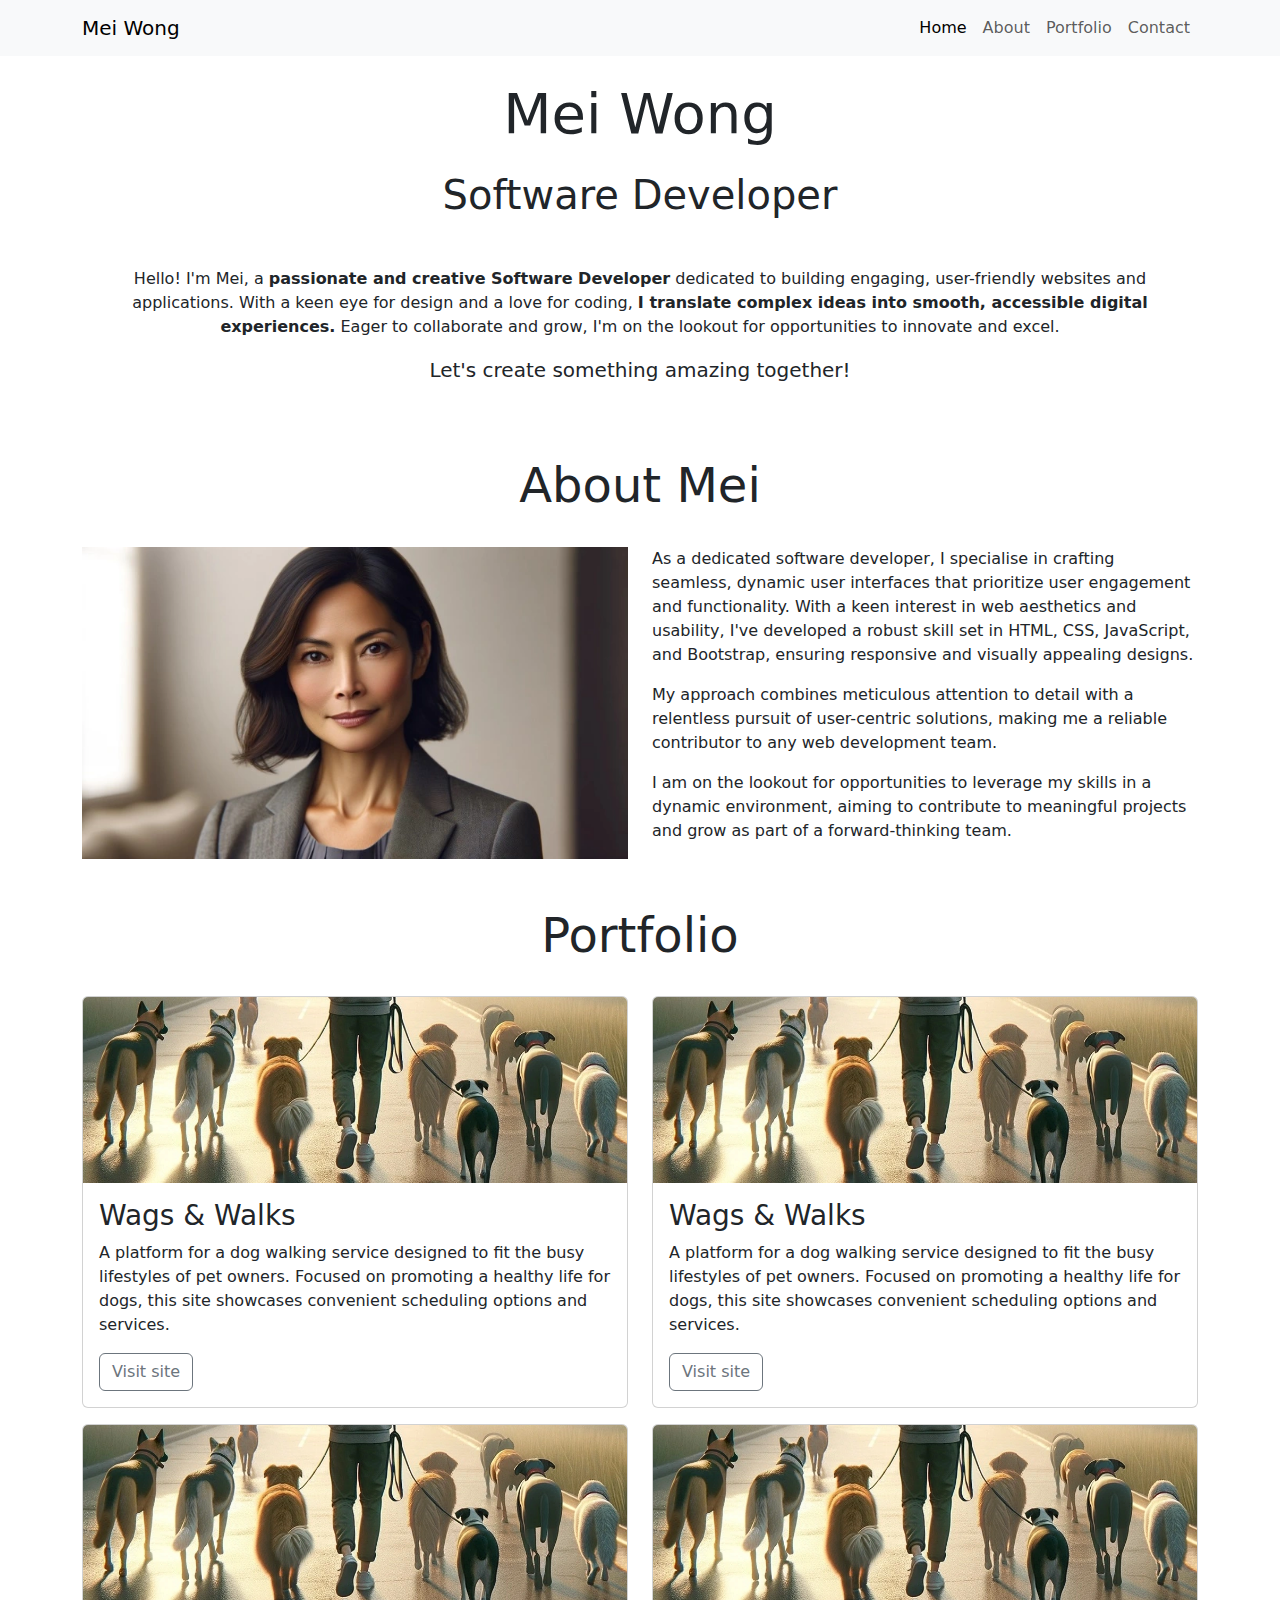
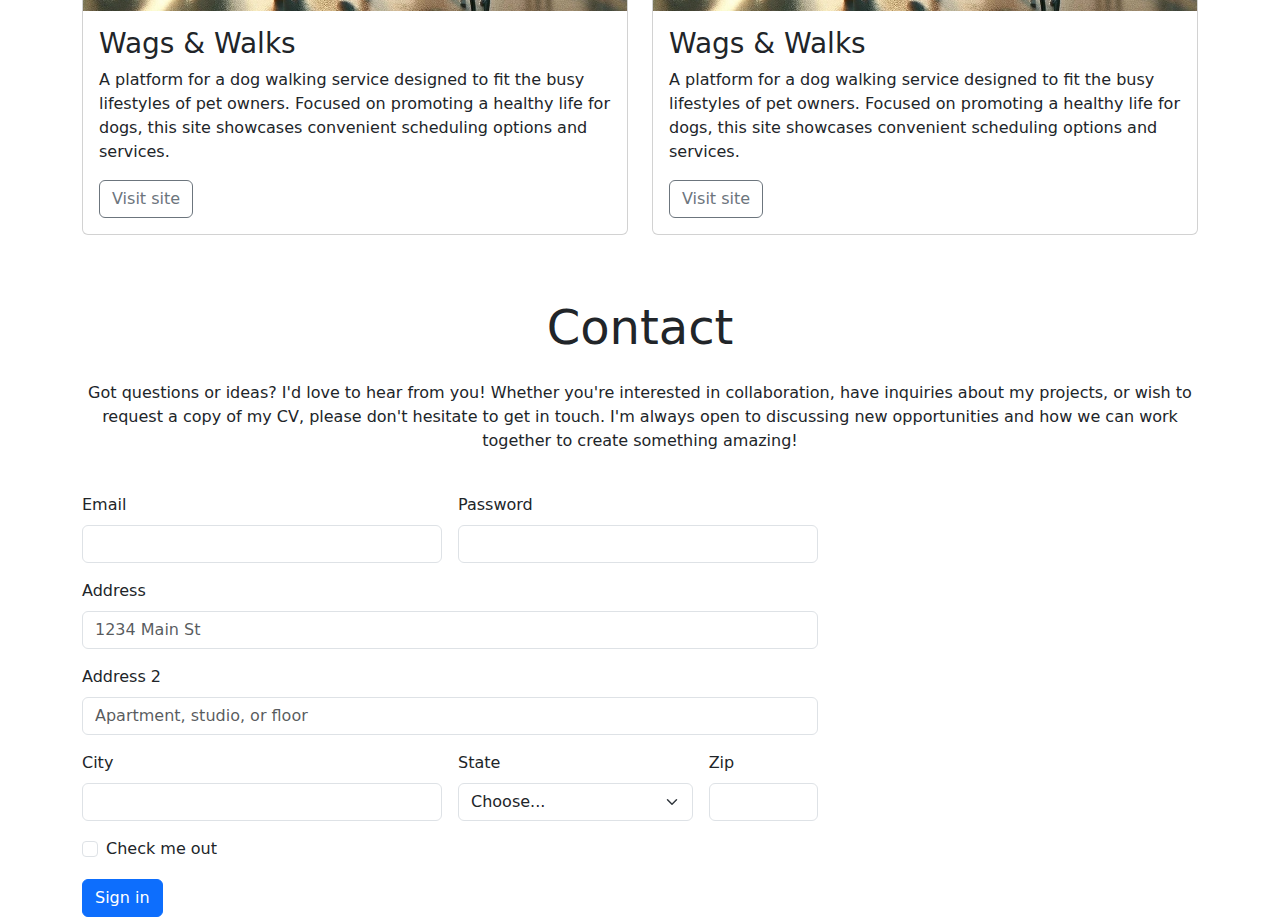
==== Portfolio/index.html @ e936ff67 "fix to last commit" ====
<!DOCTYPE html>
<html lang="en">
<head>
    <meta charset="UTF-8">
    <meta name="viewport" content="width=device-width, initial-scale=1.0">
    <title>Document</title>
    <link href="https://cdn.jsdelivr.net/npm/bootstrap@5.3.3/dist/css/bootstrap.min.css" rel="stylesheet" integrity="sha384-QWTKZyjpPEjISv5WaRU9OFeRpok6YctnYmDr5pNlyT2bRjXh0JMhjY6hW+ALEwIH" crossorigin="anonymous">
</head>
<body>
    <nav class="navbar navbar-expand-sm bg-body-tertiary">
        <div class="container">
          <a class="navbar-brand" href="index.html">Mei Wong</a>
          <button class="navbar-toggler" type="button" data-bs-toggle="collapse" data-bs-target="#navbarSupportedContent" aria-controls="navbarSupportedContent" aria-expanded="false" aria-label="Toggle navigation">
            <span class="navbar-toggler-icon"></span>
          </button>
          <div class="collapse navbar-collapse" id="navbarSupportedContent">
            <ul class="navbar-nav ms-auto">
              <li class="nav-item">
                <a class="nav-link active" aria-current="page" href="index.html">Home</a>
              </li>
              <li class="nav-item">
                <a class="nav-link" href="#about">About</a>
              </li>

              <li class="nav-item"></li>
                <a class="nav-link" href="#portfolio">Portfolio</a>
              </li>

              <li class="nav-item"></li>
                <a class="nav-link" href="#contact">Contact</a>
              </li>
            </ul>
          </div>
        </div>
      </nav>
    
      <!-- header -->
<header id="hero" class="container">
    <!-- section with hero image -->
    <section class="row">
        <!-- text-center class used to centre all text inside column -->
        <div class="col-12 text-center">
            <h1 class="display-4 my-4">Mei Wong</h1>
            <!-- mb-5 gives extra margin spacing under subheading -->
            <h2 class="display-6 mb-5">Software Developer</h2>
            <p>
                Hello! I'm Mei, a
                <strong>passionate and creative Software Developer</strong>
                dedicated to building engaging, user-friendly websites and
                applications. With a keen eye for design and a love for coding,
                <strong>I translate complex ideas into smooth, accessible digital
                    experiences.</strong>
                Eager to collaborate and grow, I'm on the lookout for opportunities
                to innovate and excel.
            </p>
            <!-- mb-5 gives extra margin spacing under lead text -->
            <p class="lead mb-5">Let's create something amazing together!</p>
        </div>
    </section>
</header>

<!-- main content -->
<main>
    <!-- About section links to #about href in navbar -->
    <section id="about" class="container">
        <div class="row">
            <!-- my-4 used to add top and bottom margin to heading -->
            <div class="col-12 text-center my-4">
                <h2 class="display-5">About Mei</h2>
            </div>
            <!-- mb-4 used to add margin under image -->
            <div class="col-12 col-md-6 mb-4">
                <!-- img-fluid class makes the image responsive to its container -->
                <img src="assets/images/mei-wong.webp" class="img-fluid" alt="Mei Wong">
            </div>
            <!-- mb-4 used to add margin under text -->
            <div class="col-12 col-md-6 mb-4">
                <p>
                    As a dedicated software developer, I specialise in crafting
                    seamless, dynamic user interfaces that prioritize user engagement
                    and functionality. With a keen interest in web aesthetics and
                    usability, I've developed a robust skill set in HTML, CSS,
                    JavaScript, and Bootstrap, ensuring responsive and visually
                    appealing designs.
                </p>
                <p>
                    My approach combines meticulous attention to detail with a
                    relentless pursuit of user-centric solutions, making me a reliable
                    contributor to any web development team.
                </p>
                <p>
                    I am on the lookout for opportunities to leverage my skills in a
                    dynamic environment, aiming to contribute to meaningful projects
                    and grow as part of a forward-thinking team.
                </p>
            </div>
        </div>
    </section>
    <!-- portfolio section starts here -->

    <section id="portfolio" class="container pb-4">
        <div class="row">
            <div class="col-12 text-center my-4">
                <h2 class="display-5">Portfolio</h2>
            </div>
            <div class="col-12 col-md-6">  
            <div class="card mb-3">
                <img src="assets/images/wags-and-walks.webp" class="card-img-top"
                    alt="A man walking several dogs early in the morning">
                <div class="card-body">
                    <h3 class="card-title">Wags & Walks</h3>
                    <p class="card-text">A platform for a dog walking service designed to fit the busy lifestyles of pet
                        owners. Focused on promoting a healthy life for dogs, this site showcases convenient scheduling options
                        and services.</p>
                    <a href="#" class="btn btn-outline-secondary">Visit site</a>
                </div>
            </div>
            </div>
            <div class="col-12 col-md-6">
            <div class="card mb-3">
                <img src="assets/images/wags-and-walks.webp" class="card-img-top"
                    alt="A man walking several dogs early in the morning">
                <div class="card-body">
                    <h3 class="card-title">Wags & Walks</h3>
                    <p class="card-text">A platform for a dog walking service designed to fit the busy lifestyles of pet
                        owners. Focused on promoting a healthy life for dogs, this site showcases convenient scheduling options
                        and services.</p>
                    <a href="#" class="btn btn-outline-secondary">Visit site</a>
                </div>
            </div>
            </div>
            <div class="col-12 col-md-6">
            <div class="card mb-3">
                <img src="assets/images/wags-and-walks.webp" class="card-img-top"
                    alt="A man walking several dogs early in the morning">
                <div class="card-body">
                    <h3 class="card-title">Wags & Walks</h3>
                    <p class="card-text">A platform for a dog walking service designed to fit the busy lifestyles of pet
                        owners. Focused on promoting a healthy life for dogs, this site showcases convenient scheduling options
                        and services.</p>
                    <a href="#" class="btn btn-outline-secondary">Visit site</a>
                </div>
            </div>
            </div>
            <div class="col-12 col-md-6">
            <div class="card mb-3">
                <img src="assets/images/wags-and-walks.webp" class="card-img-top"
                    alt="A man walking several dogs early in the morning">
                <div class="card-body">
                    <h3 class="card-title">Wags & Walks</h3>
                    <p class="card-text">A platform for a dog walking service designed to fit the busy lifestyles of pet
                        owners. Focused on promoting a healthy life for dogs, this site showcases convenient scheduling options
                        and services.</p>
                    <a href="#" class="btn btn-outline-secondary">Visit site</a>
                </div>
            </div>
            </div>
            
        </div>
    </section>
    <!-- contact section -->

        <footer id="contact" class="container justify-content-center">
            <div class="row">
                <div class="col-12 text-center my-4">
                    <h2 class="display-5">Contact</h2>
                    <p class="mt-4">Got questions or ideas? I'd love to hear from you! Whether you're interested in collaboration, have inquiries about my projects, or wish to request a copy of my CV, please don't hesitate to get in touch. I'm always open to discussing new opportunities and how we can work together to create something amazing!</p>
                </div>
                <div class="col-12 col-md-10 col-lg-8">
                    <!-- add your form here -->
                    <form class="row g-3">
                        <div class="col-md-6">
                          <label for="inputEmail4" class="form-label">Email</label>
                          <input type="email" class="form-control" id="inputEmail4">
                        </div>
                        <div class="col-md-6">
                          <label for="inputPassword4" class="form-label">Password</label>
                          <input type="password" class="form-control" id="inputPassword4">
                        </div>
                        <div class="col-12">
                          <label for="inputAddress" class="form-label">Address</label>
                          <input type="text" class="form-control" id="inputAddress" placeholder="1234 Main St">
                        </div>
                        <div class="col-12">
                          <label for="inputAddress2" class="form-label">Address 2</label>
                          <input type="text" class="form-control" id="inputAddress2" placeholder="Apartment, studio, or floor">
                        </div>
                        <div class="col-md-6">
                          <label for="inputCity" class="form-label">City</label>
                          <input type="text" class="form-control" id="inputCity">
                        </div>
                        <div class="col-md-4">
                          <label for="inputState" class="form-label">State</label>
                          <select id="inputState" class="form-select">
                            <option selected>Choose...</option>
                            <option>...</option>
                          </select>
                        </div>
                        <div class="col-md-2">
                          <label for="inputZip" class="form-label">Zip</label>
                          <input type="text" class="form-control" id="inputZip">
                        </div>
                        <div class="col-12">
                          <div class="form-check">
                            <input class="form-check-input" type="checkbox" id="gridCheck">
                            <label class="form-check-label" for="gridCheck">
                              Check me out
                            </label>
                          </div>
                        </div>
                        <div class="col-12">
                          <button type="submit" class="btn btn-primary">Sign in</button>
                        </div>
                      </form> 
                </div>
            </div>
        </footer>

</main>


    <script src="https://cdn.jsdelivr.net/npm/bootstrap@5.3.3/dist/js/bootstrap.bundle.min.js" integrity="sha384-YvpcrYf0tY3lHB60NNkmXc5s9fDVZLESaAA55NDzOxhy9GkcIdslK1eN7N6jIeHz" crossorigin="anonymous"></script>
</body>
</html>
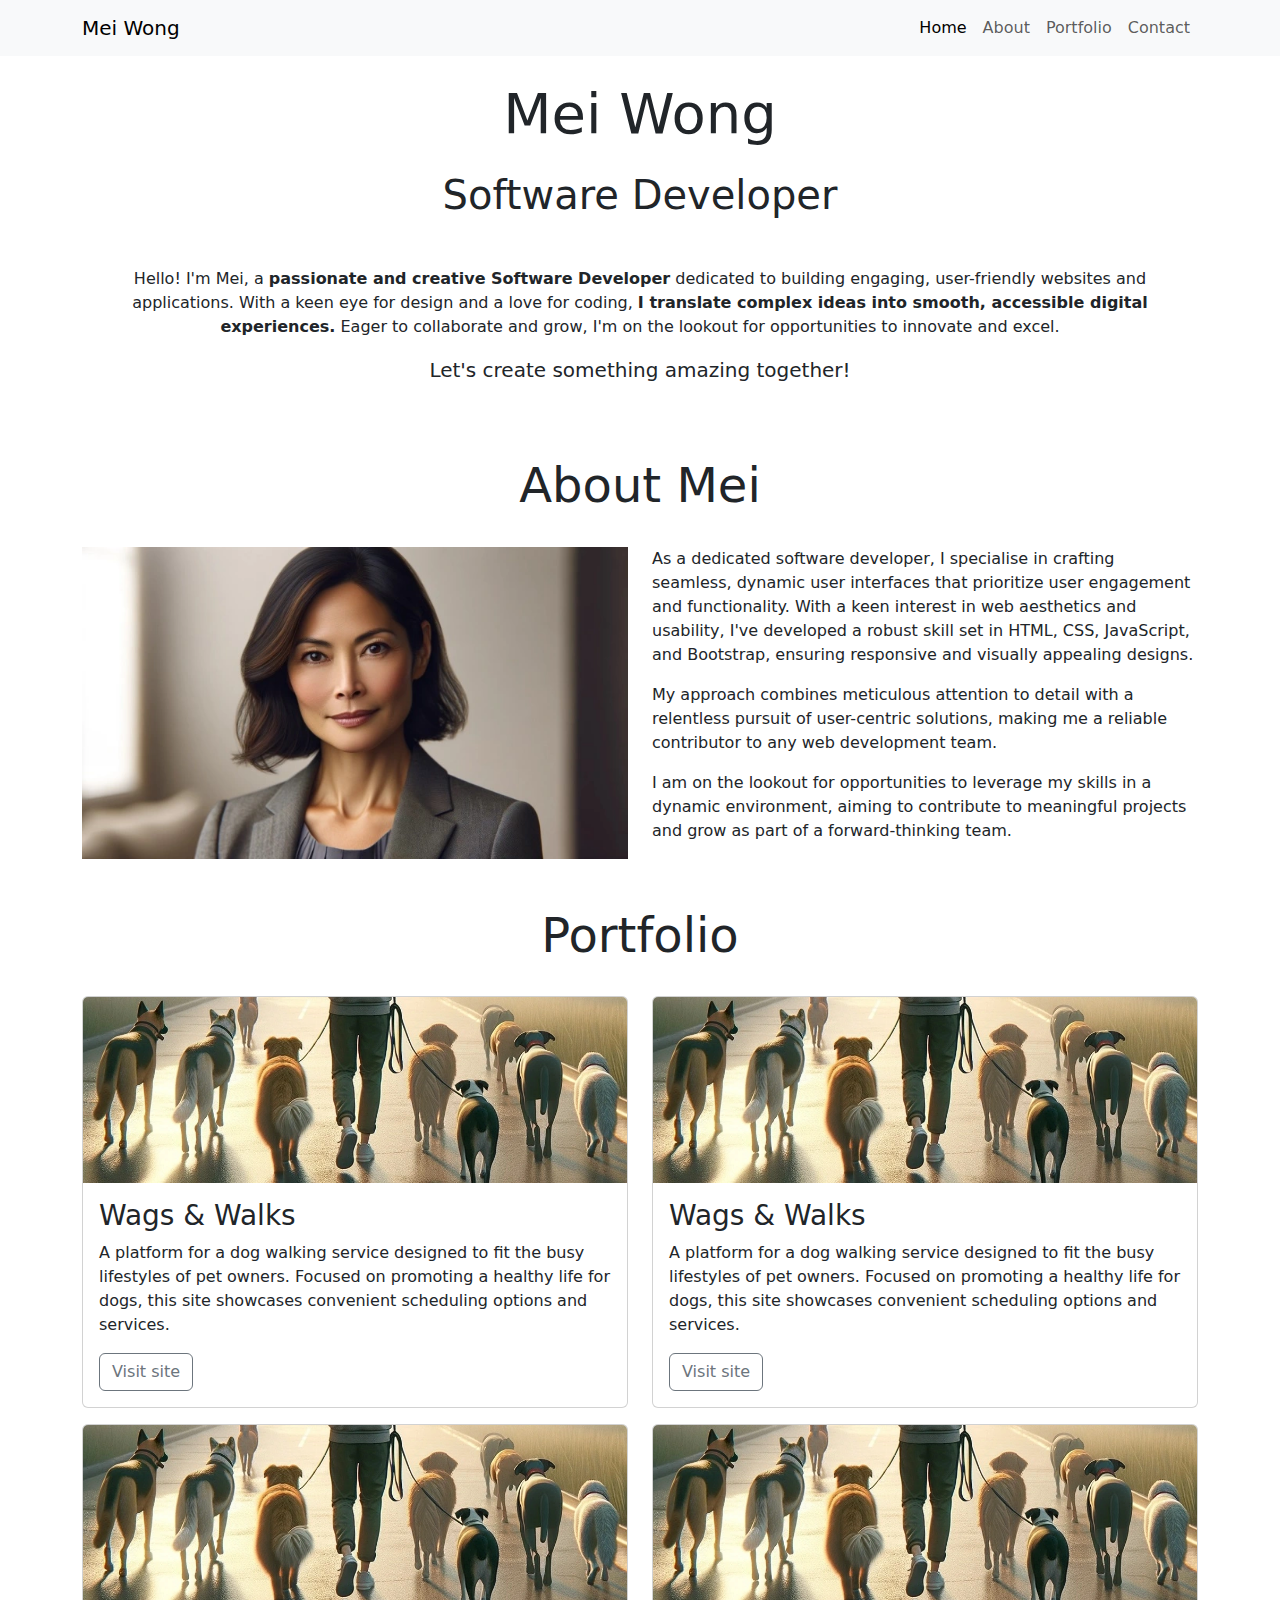
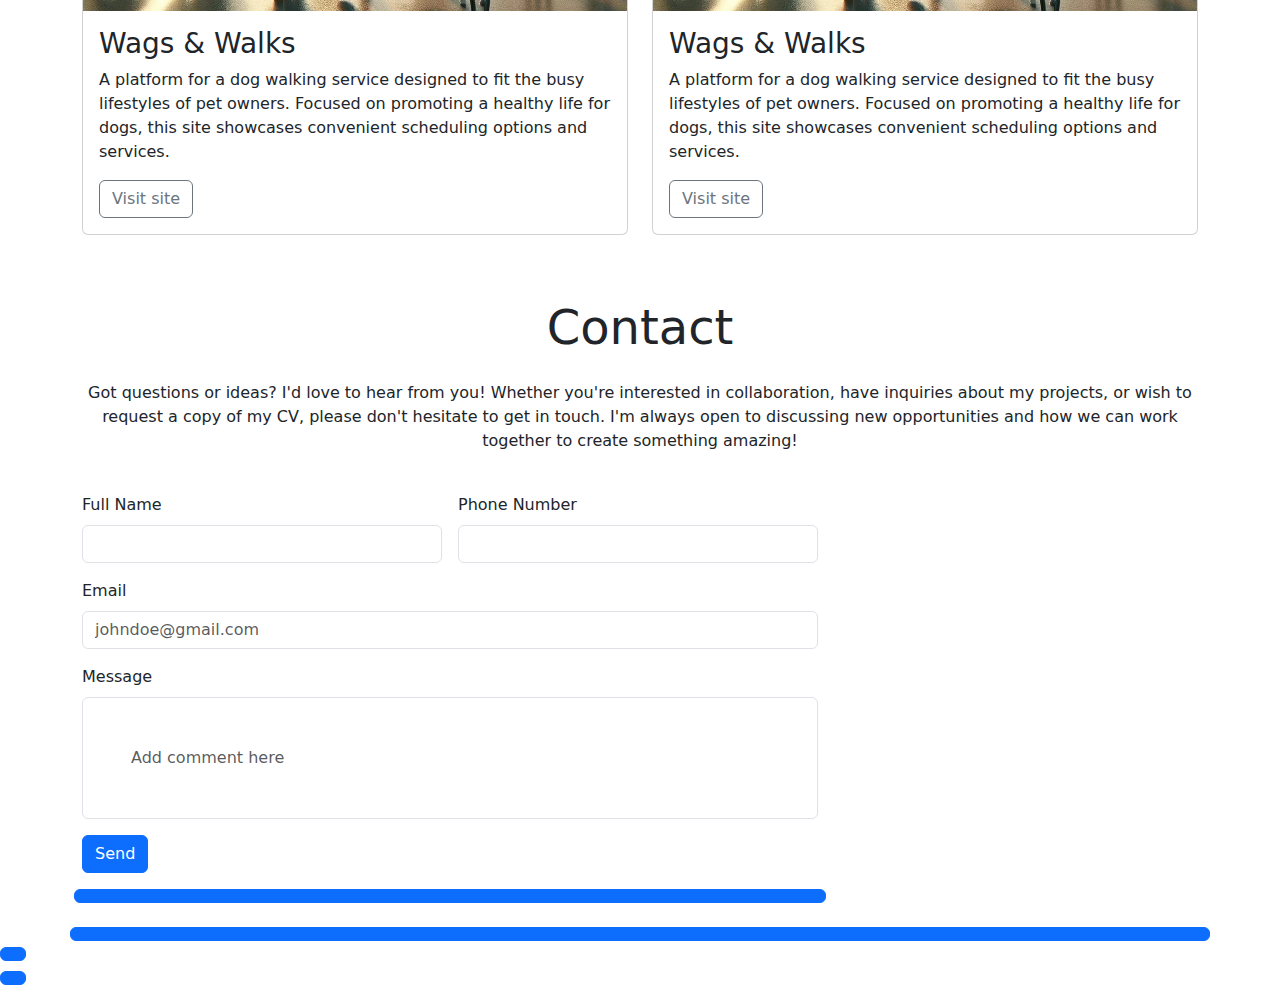
==== commit f222a428: "Added styling to contact form" ====
--- a/Portfolio/index.html
+++ b/Portfolio/index.html
@@ -166,53 +166,30 @@
                     <h2 class="display-5">Contact</h2>
                     <p class="mt-4">Got questions or ideas? I'd love to hear from you! Whether you're interested in collaboration, have inquiries about my projects, or wish to request a copy of my CV, please don't hesitate to get in touch. I'm always open to discussing new opportunities and how we can work together to create something amazing!</p>
                 </div>
-                <div class="col-12 col-md-10 col-lg-8">
+                <div class="col-12 col-md-10 col-lg-8 mb-4">
                     <!-- add your form here -->
                     <form class="row g-3">
                         <div class="col-md-6">
-                          <label for="inputEmail4" class="form-label">Email</label>
-                          <input type="email" class="form-control" id="inputEmail4">
+                          <label for="inputFullName" class="form-label">Full Name</label>
+                          <input type="text" class="form-control" id="inputFullName">
                         </div>
                         <div class="col-md-6">
-                          <label for="inputPassword4" class="form-label">Password</label>
-                          <input type="password" class="form-control" id="inputPassword4">
+                          <label for="inputPhoneNumber" class="form-label">Phone Number</label>
+                          <input type="number" class="form-control" id="inputPhoneNumber">
                         </div>
                         <div class="col-12">
-                          <label for="inputAddress" class="form-label">Address</label>
-                          <input type="text" class="form-control" id="inputAddress" placeholder="1234 Main St">
+                          <label for="inputEmail" class="form-label">Email</label>
+                          <input type="email" class="form-control" id="inputEmail" placeholder="johndoe@gmail.com">
                         </div>
                         <div class="col-12">
-                          <label for="inputAddress2" class="form-label">Address 2</label>
-                          <input type="text" class="form-control" id="inputAddress2" placeholder="Apartment, studio, or floor">
-                        </div>
-                        <div class="col-md-6">
-                          <label for="inputCity" class="form-label">City</label>
-                          <input type="text" class="form-control" id="inputCity">
-                        </div>
-                        <div class="col-md-4">
-                          <label for="inputState" class="form-label">State</label>
-                          <select id="inputState" class="form-select">
-                            <option selected>Choose...</option>
-                            <option>...</option>
-                          </select>
-                        </div>
-                        <div class="col-md-2">
-                          <label for="inputZip" class="form-label">Zip</label>
-                          <input type="text" class="form-control" id="inputZip">
-                        </div>
+                          <label for="inputMessage" class="form-label">Message</label>
+                          <input type="text" class="form-control p-5" id="inputMessage" placeholder="Add comment here">
+                        </div>
+                        
                         <div class="col-12">
-                          <div class="form-check">
-                            <input class="form-check-input" type="checkbox" id="gridCheck">
-                            <label class="form-check-label" for="gridCheck">
-                              Check me out
-                            </label>
-                          </div>
-                        </div>
-                        <div class="col-12">
-                          <button type="submit" class="btn btn-primary">Sign in</button>
+                          <a href="" type="button" class="btn btn-primary">Send</button>
                         </div>
                       </form> 
-                </div>
             </div>
         </footer>
 
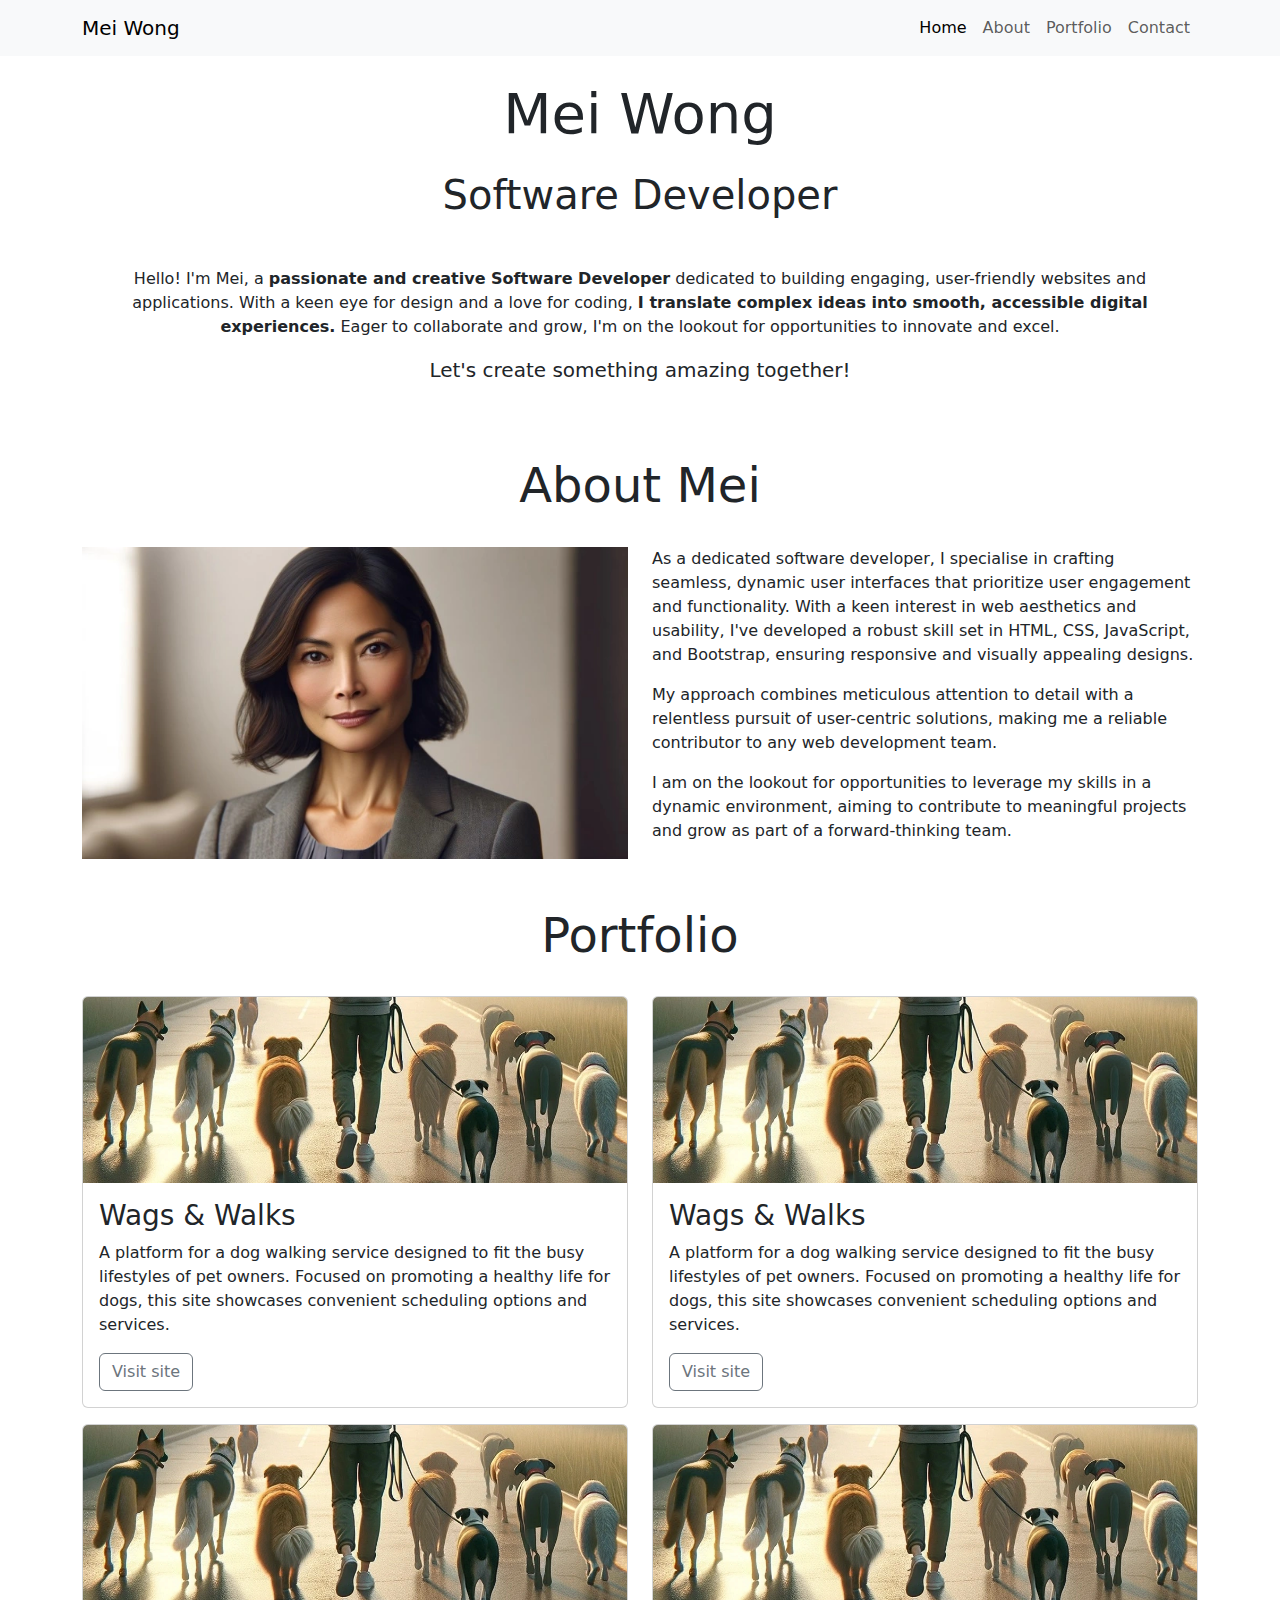
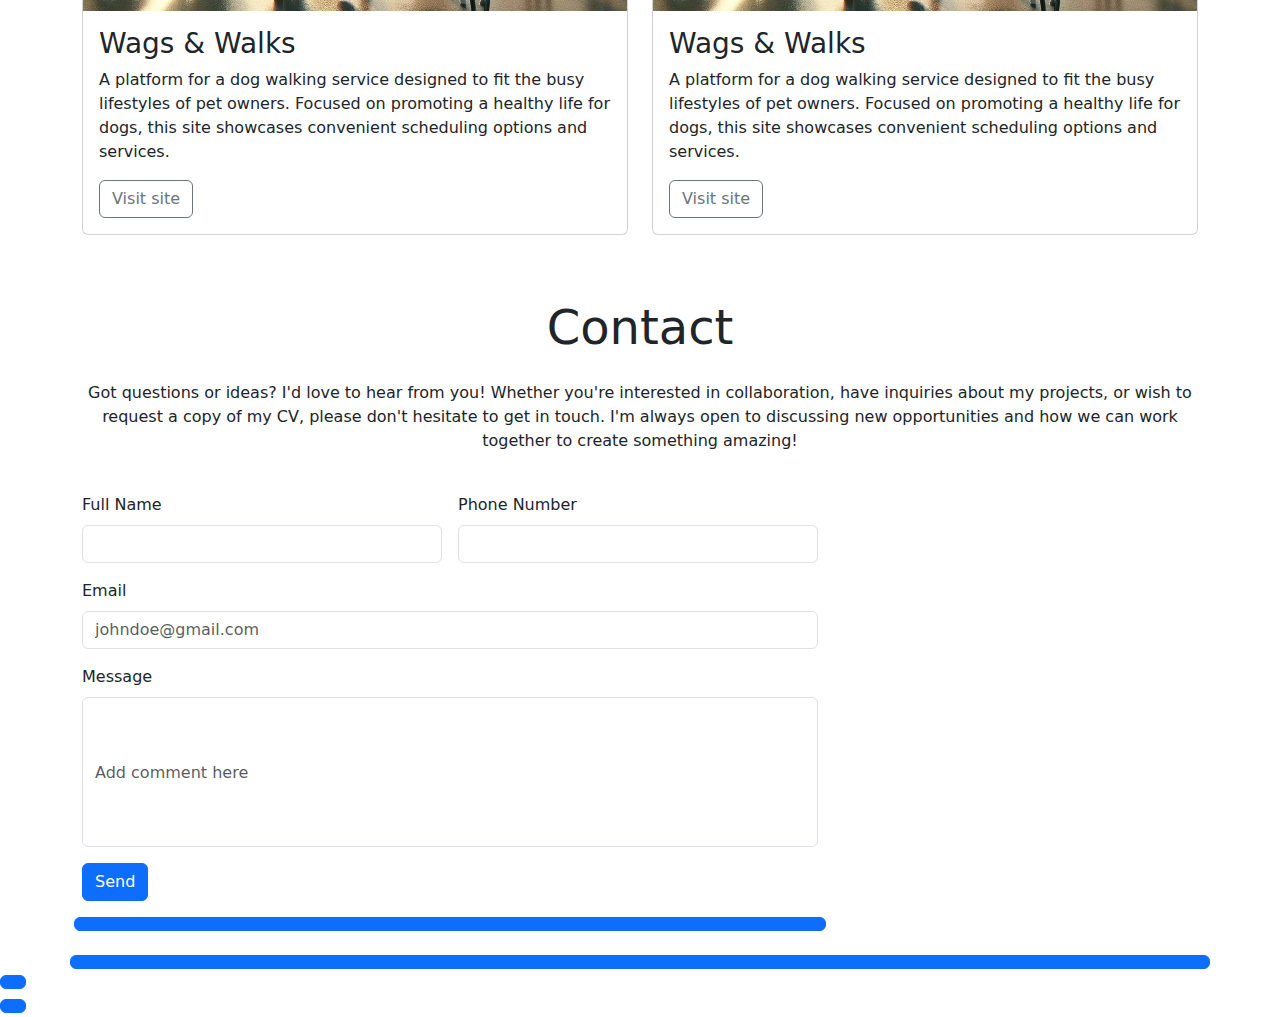
==== commit 0eb4228f: "adjusted styling of contact form" ====
--- a/Portfolio/index.html
+++ b/Portfolio/index.html
@@ -183,7 +183,7 @@
                         </div>
                         <div class="col-12">
                           <label for="inputMessage" class="form-label">Message</label>
-                          <input type="text" class="form-control p-5" id="inputMessage" placeholder="Add comment here">
+                          <input type="text" class="form-control" style="height: 150px;" id="inputMessage" placeholder="Add comment here">
                         </div>
                         
                         <div class="col-12">
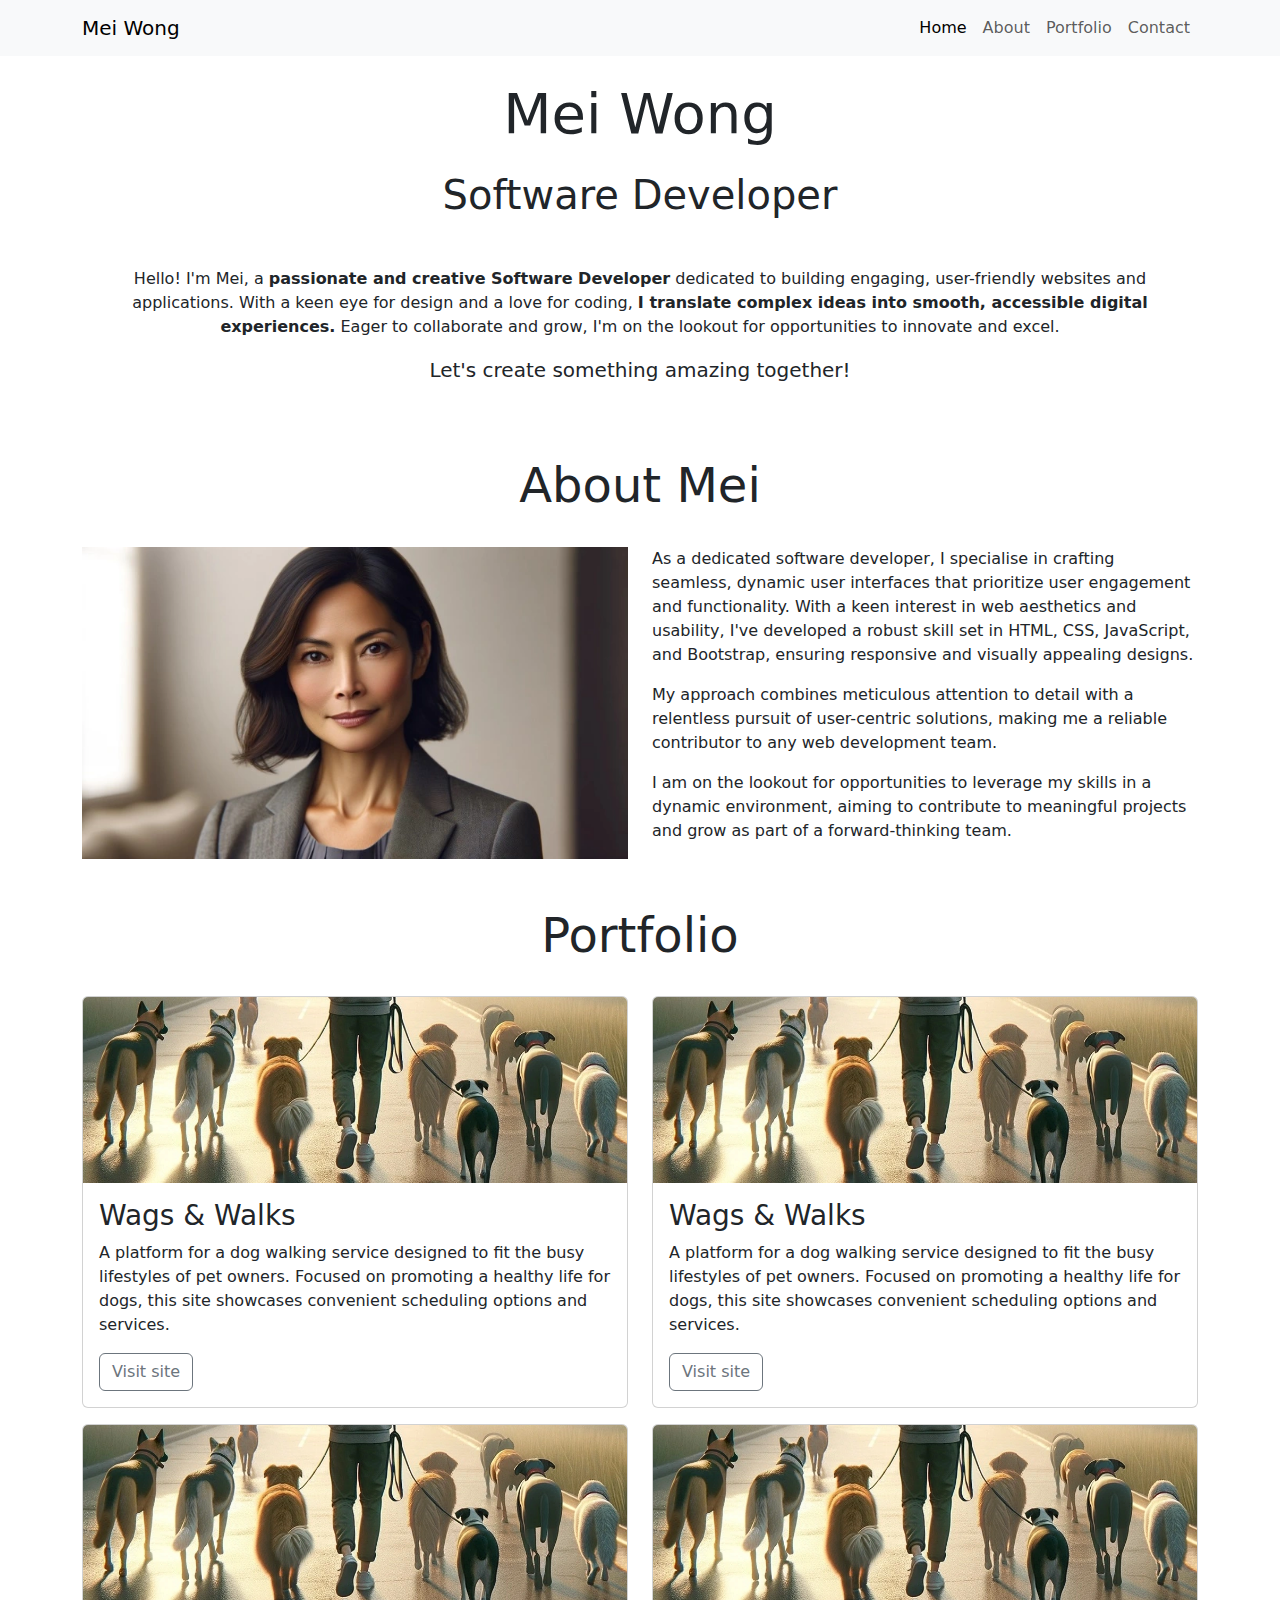
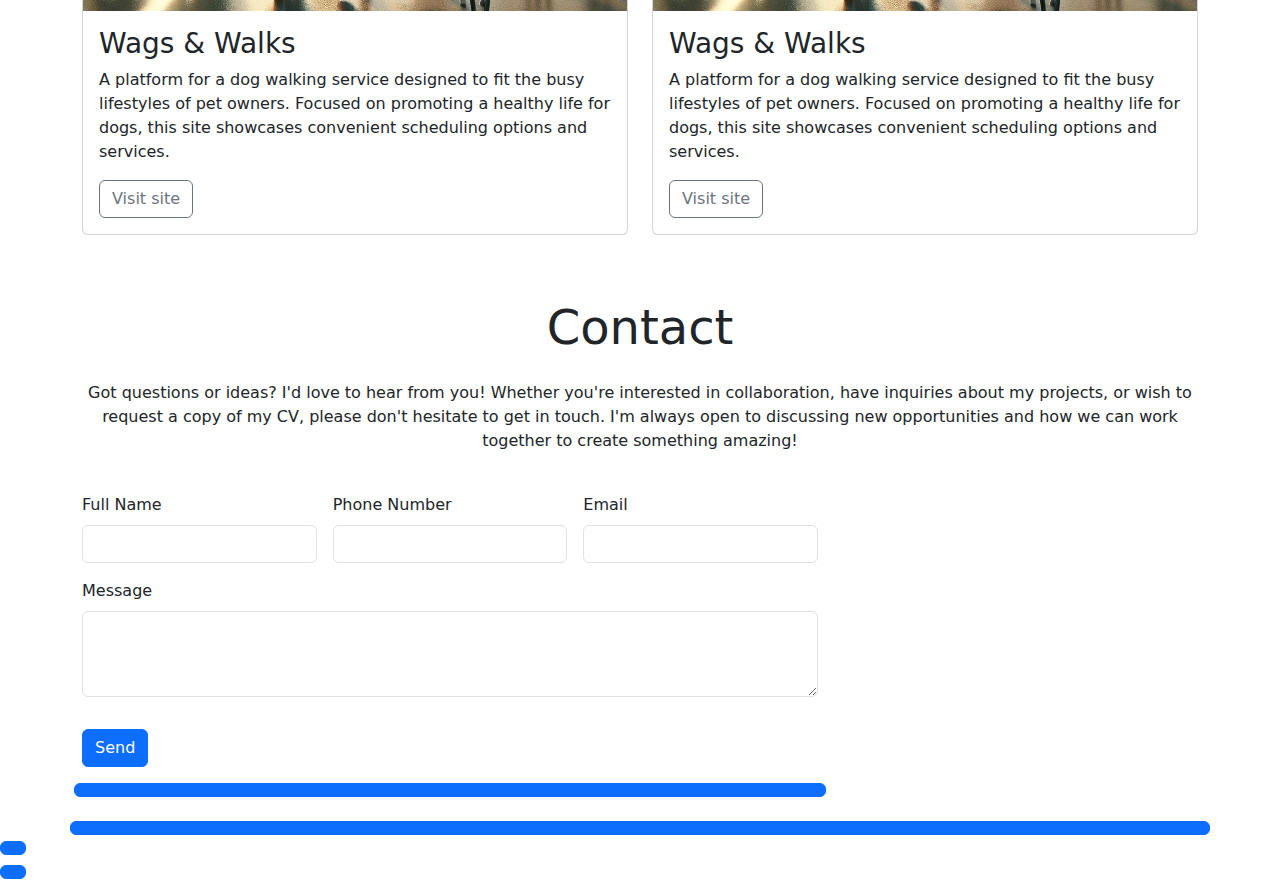
==== commit db07b6da: "Corrected the method to apply the box sizing for the message." ====
--- a/Portfolio/index.html
+++ b/Portfolio/index.html
@@ -169,25 +169,26 @@
                 <div class="col-12 col-md-10 col-lg-8 mb-4">
                     <!-- add your form here -->
                     <form class="row g-3">
-                        <div class="col-md-6">
-                          <label for="inputFullName" class="form-label">Full Name</label>
+                        <div class="col-md-4">
+                          <label for="inputFullName" class="form-label full-name">Full Name</label>
                           <input type="text" class="form-control" id="inputFullName">
                         </div>
-                        <div class="col-md-6">
-                          <label for="inputPhoneNumber" class="form-label">Phone Number</label>
+                        <div class="col-md-4">
+                          <label for="inputPhoneNumber" class="form-label phone-number">Phone Number</label>
                           <input type="number" class="form-control" id="inputPhoneNumber">
                         </div>
+                        <div class="col-md-4">
+                          <label for="inputEmail" class="form-label email-address">Email</label>
+                          <input type="email" class="form-control" id="inputEmail">
+                        </div>
                         <div class="col-12">
-                          <label for="inputEmail" class="form-label">Email</label>
-                          <input type="email" class="form-control" id="inputEmail" placeholder="johndoe@gmail.com">
+                            <div class="mb-3">
+                                <label for="exampleFormControlTextarea1" class="form-label">Message</label>
+                                <textarea class="form-control" id="exampleFormControlTextarea1" rows="3"></textarea>
+                              </div>
                         </div>
                         <div class="col-12">
-                          <label for="inputMessage" class="form-label">Message</label>
-                          <input type="text" class="form-control" style="height: 150px;" id="inputMessage" placeholder="Add comment here">
-                        </div>
-                        
-                        <div class="col-12">
-                          <a href="" type="button" class="btn btn-primary">Send</button>
+                          <a href="" type="button" class="btn btn-primary send-button">Send</button>
                         </div>
                       </form> 
             </div>
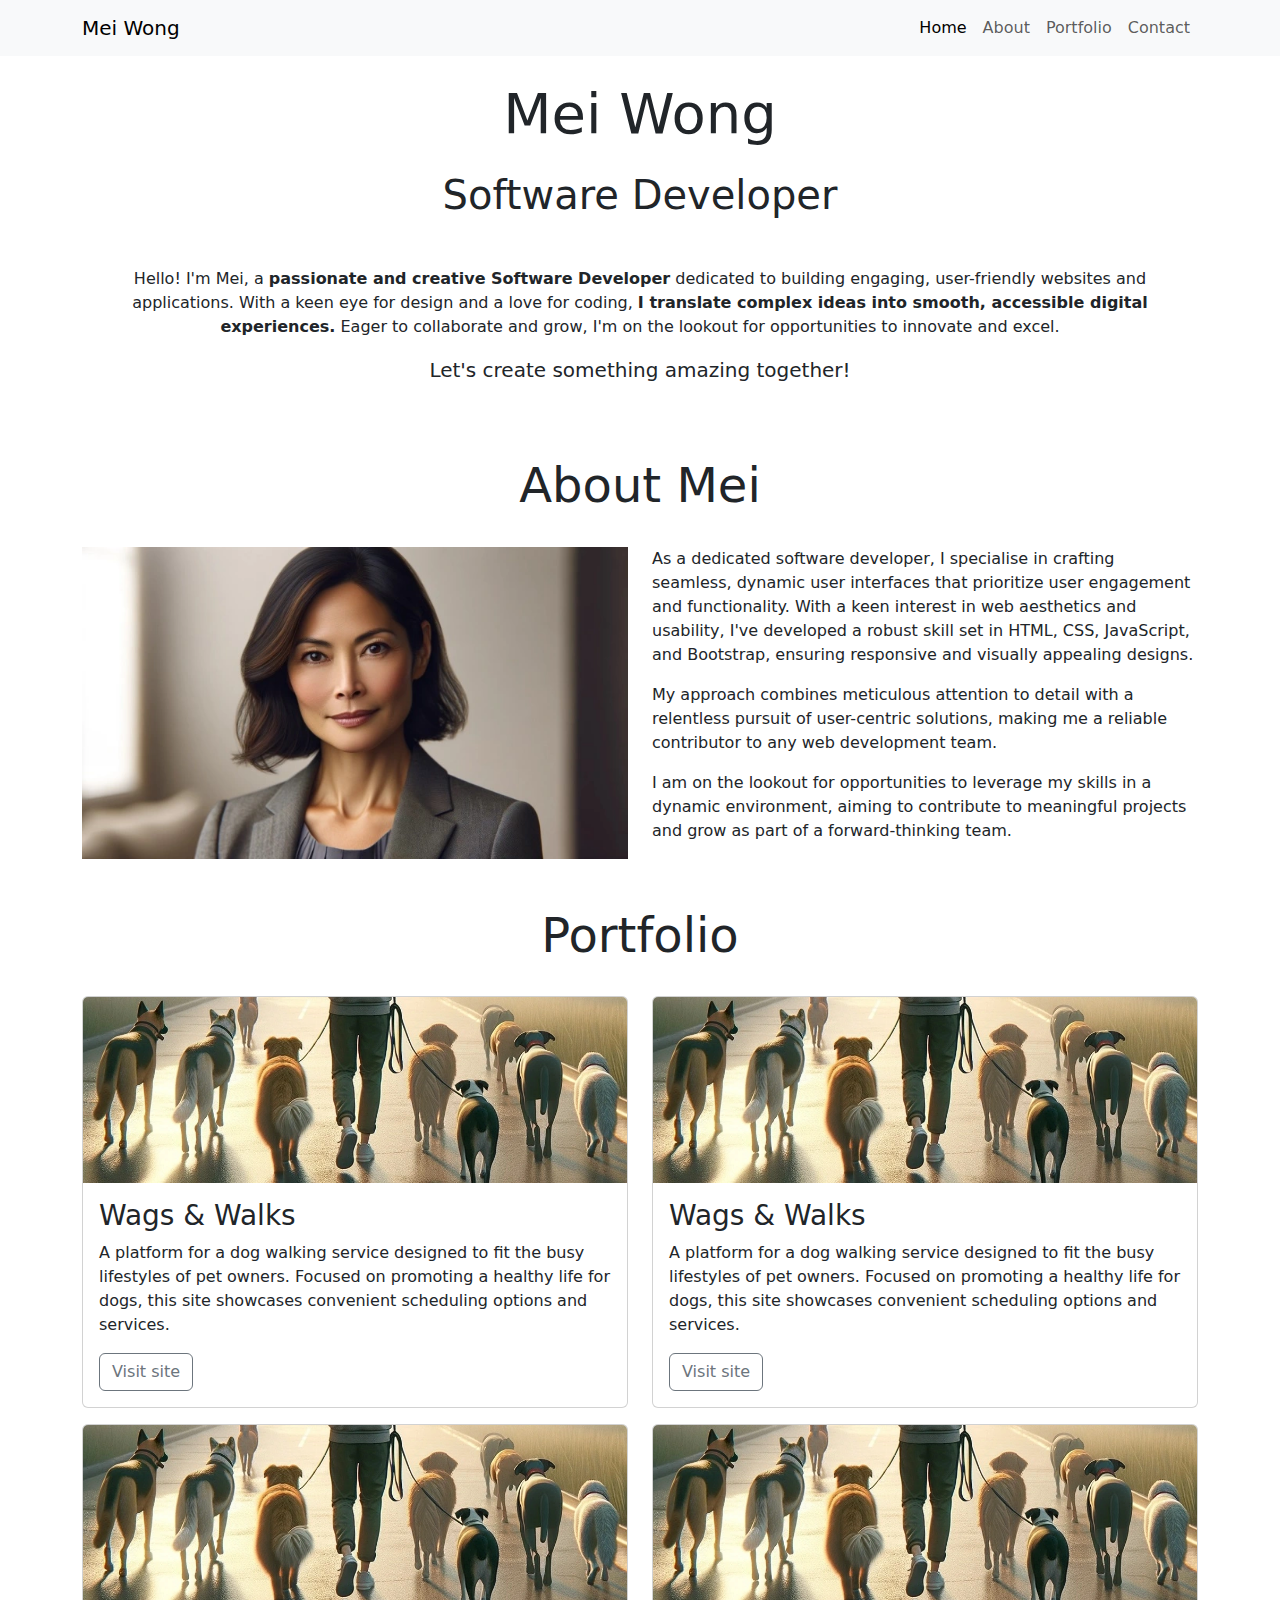
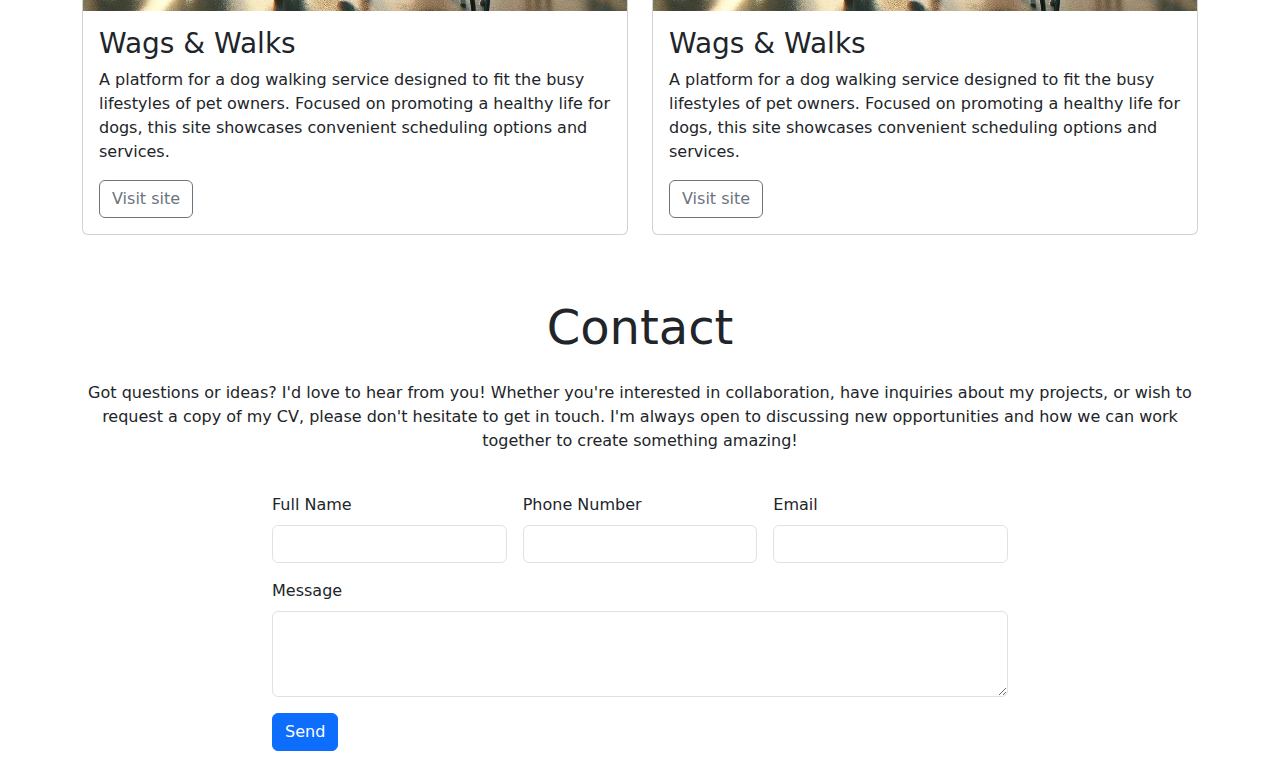
==== commit b04df3a4: "Correction to center form in contact section and fix button type." ====
--- a/Portfolio/index.html
+++ b/Portfolio/index.html
@@ -160,8 +160,8 @@
     </section>
     <!-- contact section -->
 
-        <footer id="contact" class="container justify-content-center">
-            <div class="row">
+        <footer id="contact" class="container">
+            <div class="row justify-content-center">
                 <div class="col-12 text-center my-4">
                     <h2 class="display-5">Contact</h2>
                     <p class="mt-4">Got questions or ideas? I'd love to hear from you! Whether you're interested in collaboration, have inquiries about my projects, or wish to request a copy of my CV, please don't hesitate to get in touch. I'm always open to discussing new opportunities and how we can work together to create something amazing!</p>
@@ -169,26 +169,24 @@
                 <div class="col-12 col-md-10 col-lg-8 mb-4">
                     <!-- add your form here -->
                     <form class="row g-3">
-                        <div class="col-md-4">
-                          <label for="inputFullName" class="form-label full-name">Full Name</label>
-                          <input type="text" class="form-control" id="inputFullName">
-                        </div>
-                        <div class="col-md-4">
-                          <label for="inputPhoneNumber" class="form-label phone-number">Phone Number</label>
-                          <input type="number" class="form-control" id="inputPhoneNumber">
-                        </div>
-                        <div class="col-md-4">
-                          <label for="inputEmail" class="form-label email-address">Email</label>
-                          <input type="email" class="form-control" id="inputEmail">
+                        <div class="col-lg-4">
+                          <label for="full-name" class="form-label">Full Name</label>
+                          <input type="text" class="form-control" id="full-name">
+                        </div>
+                        <div class="col-lg-4">
+                          <label for="phone-number" class="form-label">Phone Number</label>
+                          <input type="number" class="form-control" id="phone-number">
+                        </div>
+                        <div class="col-lg-4">
+                          <label for="email" class="form-label">Email</label>
+                          <input type="email" class="form-control" id="email">
                         </div>
                         <div class="col-12">
-                            <div class="mb-3">
-                                <label for="exampleFormControlTextarea1" class="form-label">Message</label>
-                                <textarea class="form-control" id="exampleFormControlTextarea1" rows="3"></textarea>
-                              </div>
+                                <label for="message" class="form-label">Message</label>
+                                <textarea class="form-control" id="message" rows="3"></textarea>
                         </div>
                         <div class="col-12">
-                          <a href="" type="button" class="btn btn-primary send-button">Send</button>
+                          <button type="submit" class="btn btn-primary">Send</button>
                         </div>
                       </form> 
             </div>
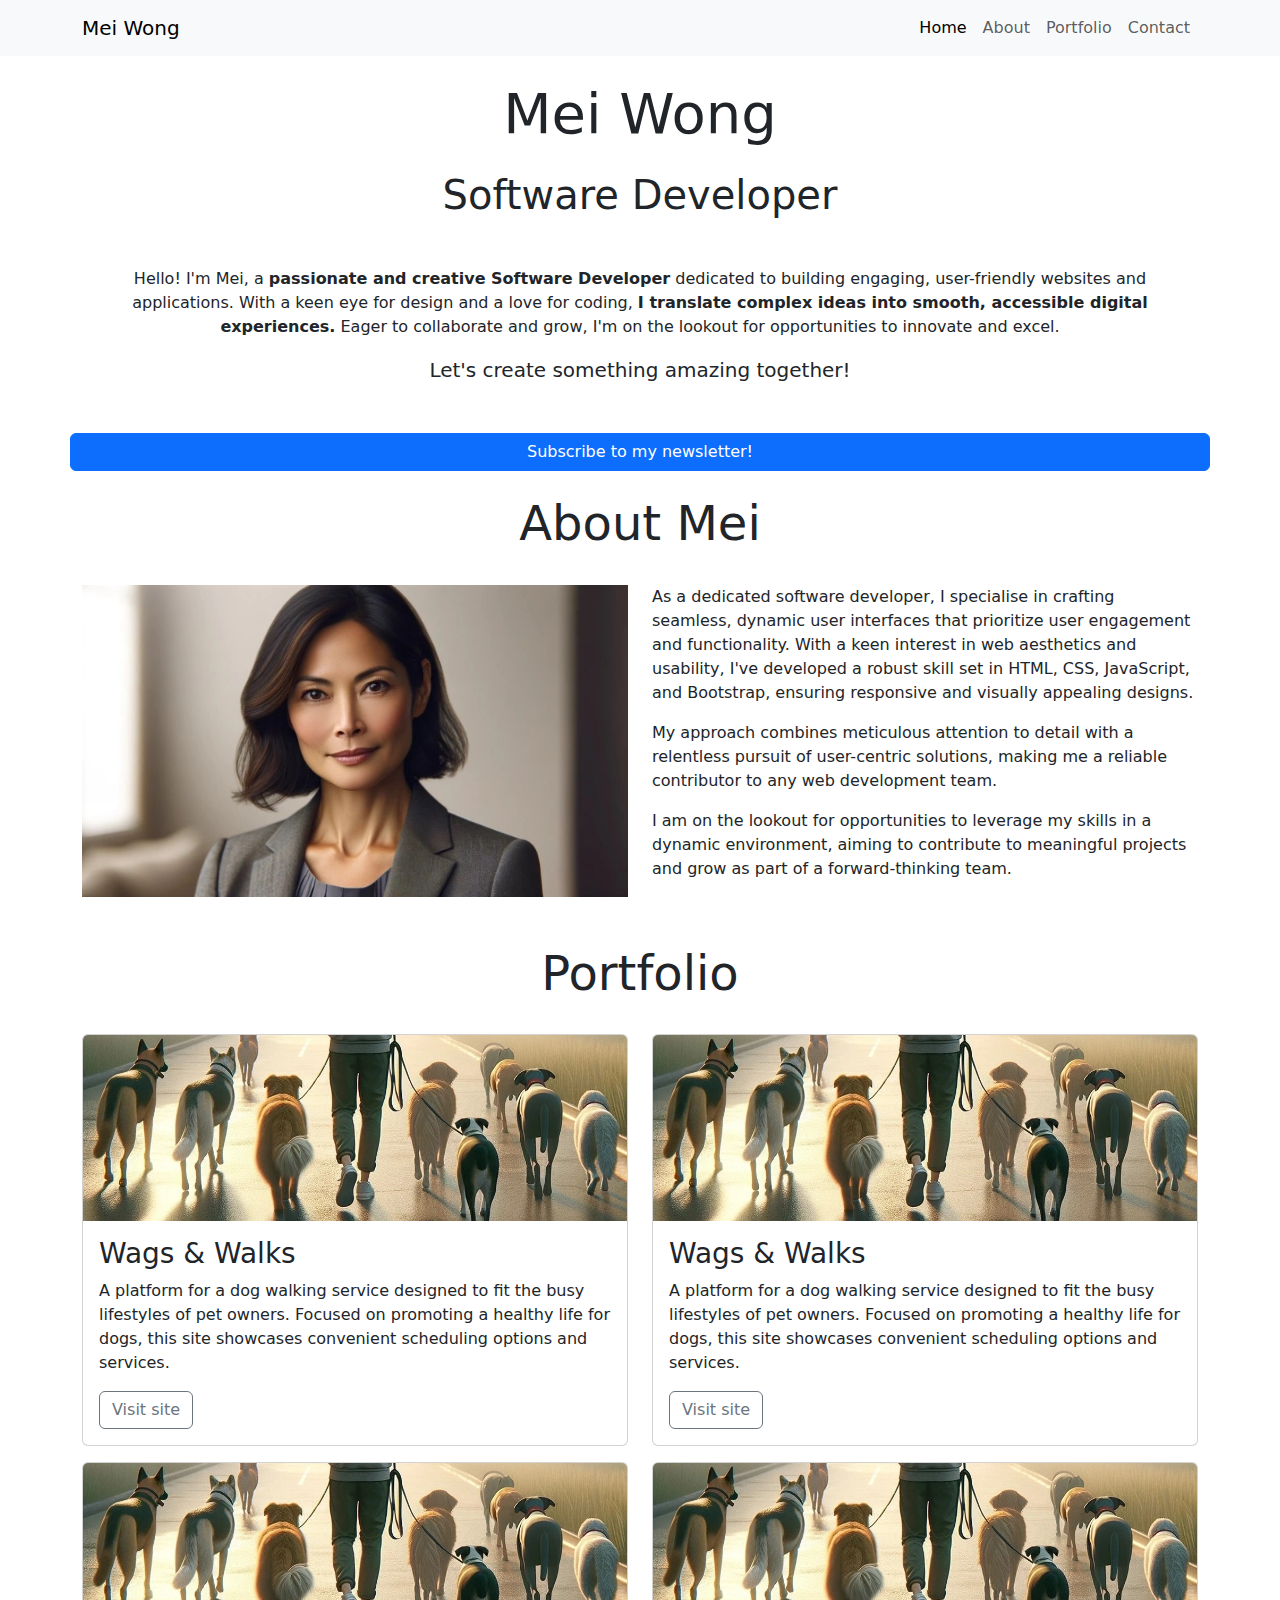
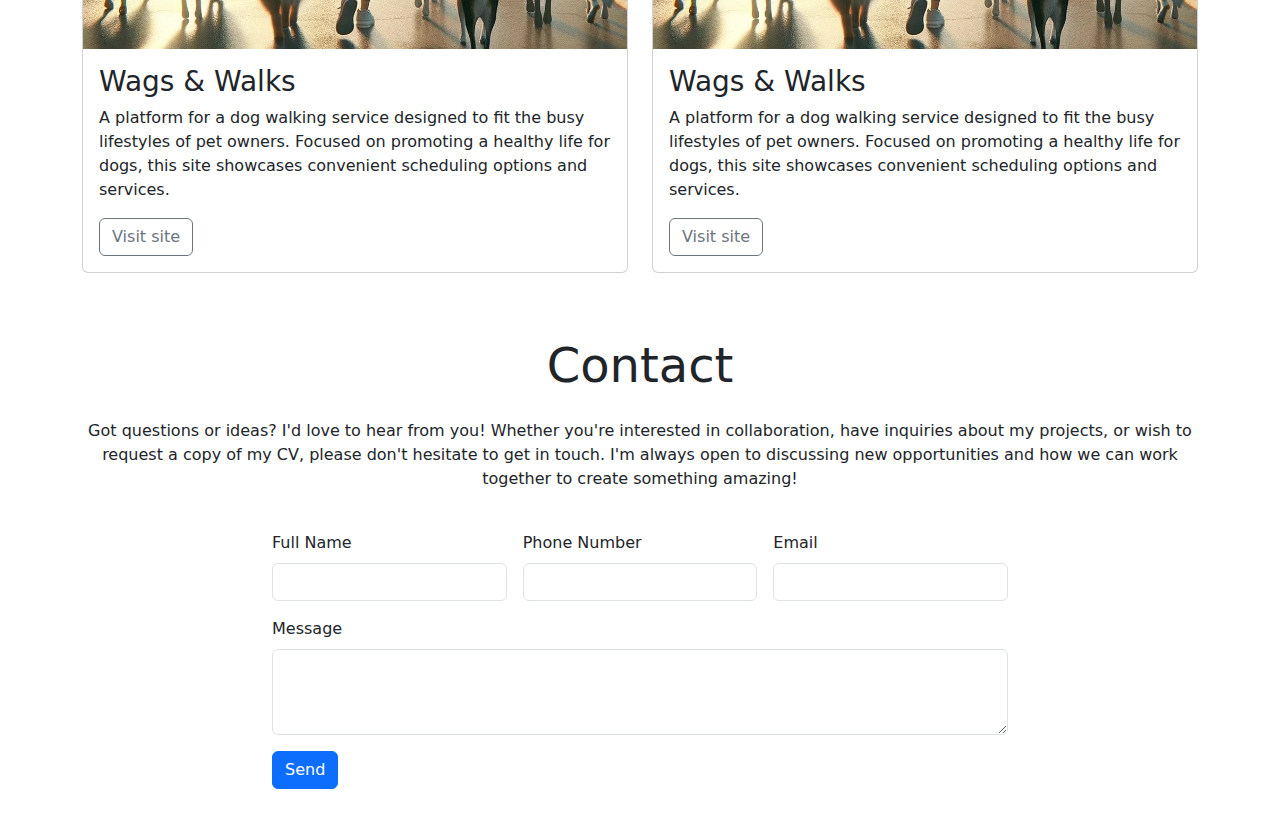
==== commit 27c1db4c: "added modal" ====
--- a/Portfolio/index.html
+++ b/Portfolio/index.html
@@ -56,6 +56,16 @@
             <!-- mb-5 gives extra margin spacing under lead text -->
             <p class="lead mb-5">Let's create something amazing together!</p>
         </div>
+
+  <!-- Modal Button -->
+
+<!-- Button trigger modal -->
+
+<button type="button" class="btn btn-primary" data-bs-toggle="modal" data-bs-target="#meiModal">
+    Subscribe to my newsletter!
+  </button>
+  
+
     </section>
 </header>
 
@@ -192,6 +202,35 @@
             </div>
         </footer>
 
+<!-- Modal -->
+
+<div class="modal fade" id="meiModal" tabindex="-1" aria-labelledby="meiModalLabel" aria-hidden="true">
+    <div class="modal-dialog modal-lg">
+      <div class="modal-content">
+        <div class="modal-header">
+          <h1 class="modal-title fs-5" id="meiModallLabel">Subscribe</h1>
+          <button type="button" class="btn-close" data-bs-dismiss="modal" aria-label="Close"></button>
+        </div>
+        <div class="modal-body">
+          <p>Join my newsletter for the latest updates on my projects, coding tips and industry insights delivered straight to your inbox.</p>
+
+            <form class="row g-3">
+                <div class="col-md-6">
+                  <label for="inputName" class="form-label">Name</label>
+                  <input type="text" class="form-control" id="inputName">
+                </div>
+                <div class="col-md-6">
+                  <label for="inputEmail" class="form-label">Email</label>
+                  <input type="email" class="form-control" id="inputEmail">
+                </div>
+                <div col-12 mb-4>
+                    <button type="button" class="btn btn-primary">Sign Up!</button>
+                </div>
+        </div>
+      </div>
+    </div>
+  </div>
+  
 </main>
 
 
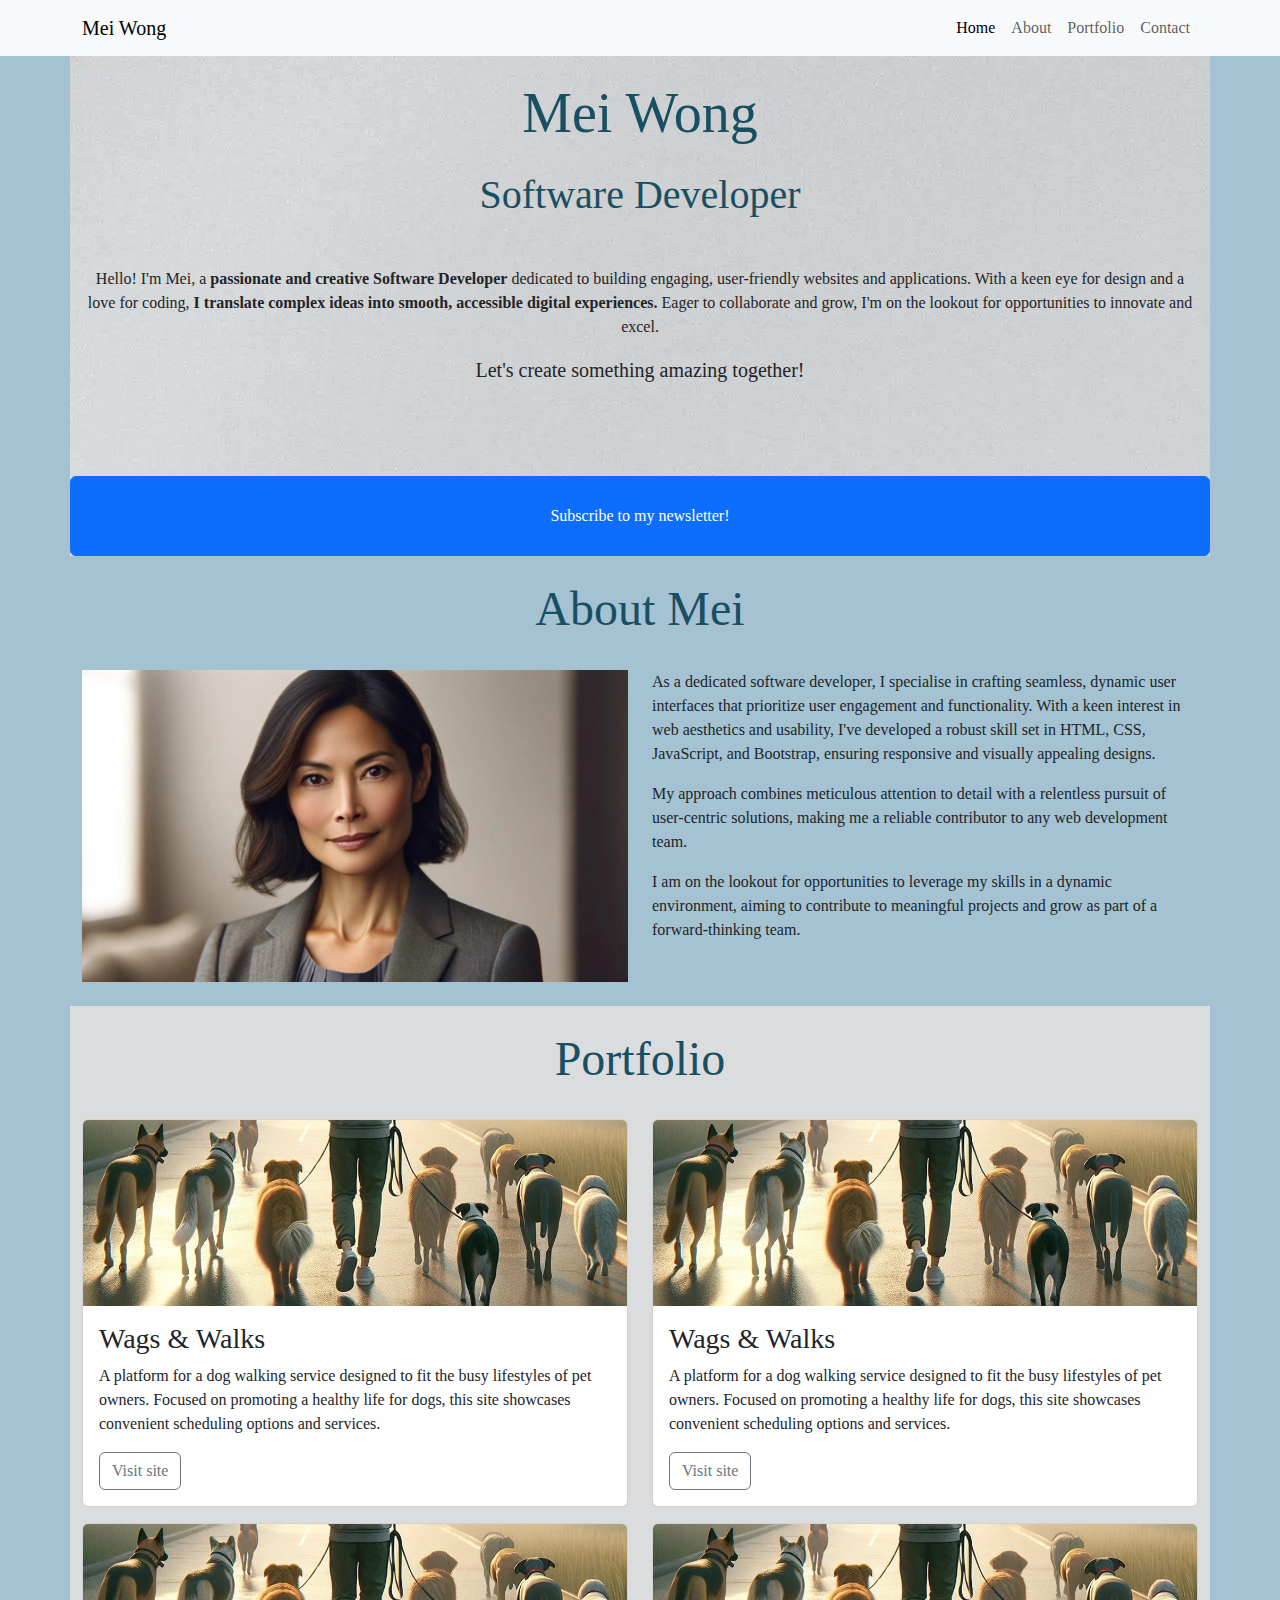
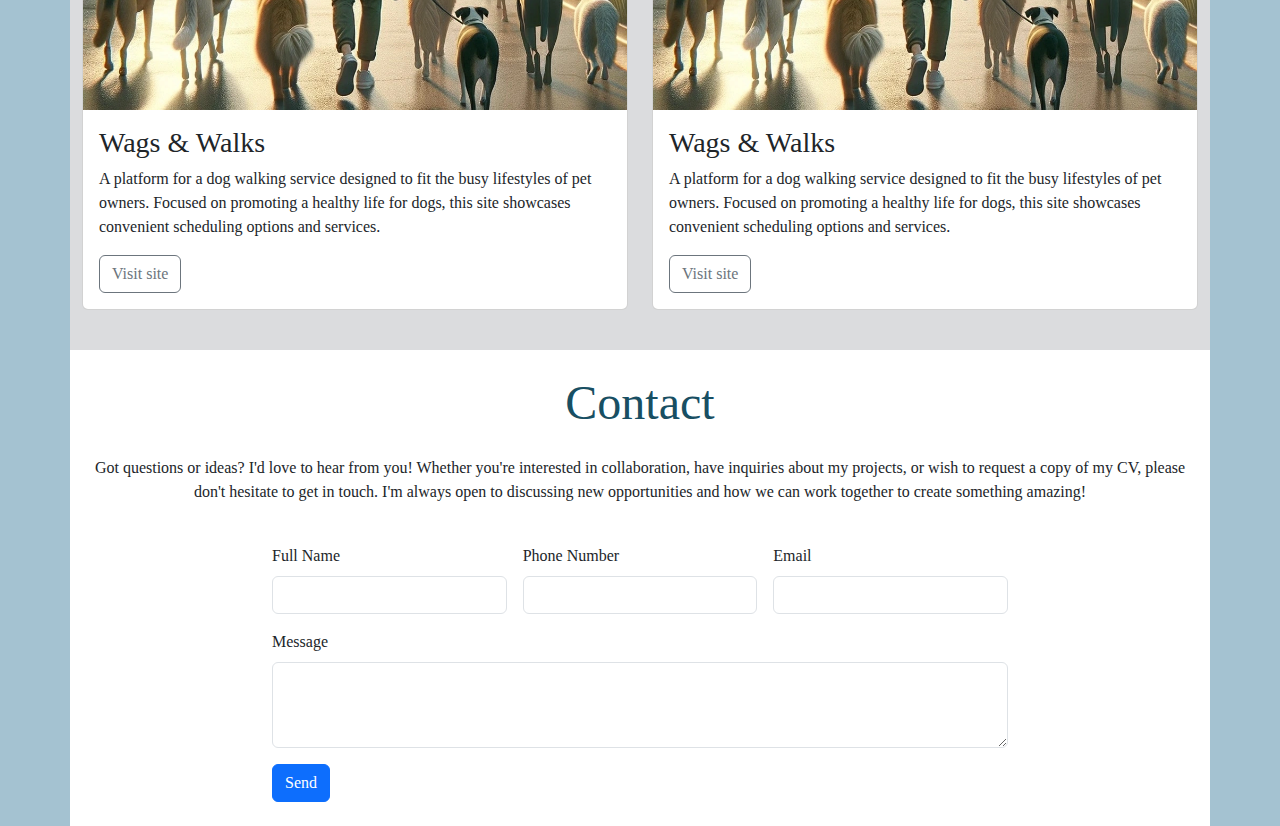
==== commit 0b8d6e67: "Added custom css styling and hero bg image" ====
--- a/Portfolio/index.html
+++ b/Portfolio/index.html
@@ -5,6 +5,7 @@
     <meta name="viewport" content="width=device-width, initial-scale=1.0">
     <title>Document</title>
     <link href="https://cdn.jsdelivr.net/npm/bootstrap@5.3.3/dist/css/bootstrap.min.css" rel="stylesheet" integrity="sha384-QWTKZyjpPEjISv5WaRU9OFeRpok6YctnYmDr5pNlyT2bRjXh0JMhjY6hW+ALEwIH" crossorigin="anonymous">
+    <link rel="stylesheet" href="./assets/css/styles.css">
 </head>
 <body>
     <nav class="navbar navbar-expand-sm bg-body-tertiary">
@@ -37,7 +38,7 @@
       <!-- header -->
 <header id="hero" class="container">
     <!-- section with hero image -->
-    <section class="row">
+    <section class="row hero-image">
         <!-- text-center class used to centre all text inside column -->
         <div class="col-12 text-center">
             <h1 class="display-4 my-4">Mei Wong</h1>
--- a/Portfolio/assets/css/styles.css
+++ b/Portfolio/assets/css/styles.css
@@ -0,0 +1,37 @@
+* {
+    /*  
+    #a4c2d1; egg blue
+    #dbdcde; light grey
+    #1f7798; mid-blue
+    #184f63; dark-blue
+    */
+
+/* global styles */
+
+@import url('https://fonts.googleapis.com/css2?family=DM+Serif+Display:ital@0;1&family=Poppins&display=swap');
+}
+
+body {
+    font-family: "poppins", sans serif;
+    background-color: #a4c2d1; egg blue;
+}
+
+h1,
+h2 {
+    font-family: "DM serif display", serif;
+    color: #184f63; dark-blue;
+}
+
+#portfolio {
+    background-color: #dbdcde; light grey;
+}
+
+#contact {
+    background-color: white;
+}
+
+.hero-image {
+    background-image: url(../images/background.webp);
+    min-height: 500px;
+
+}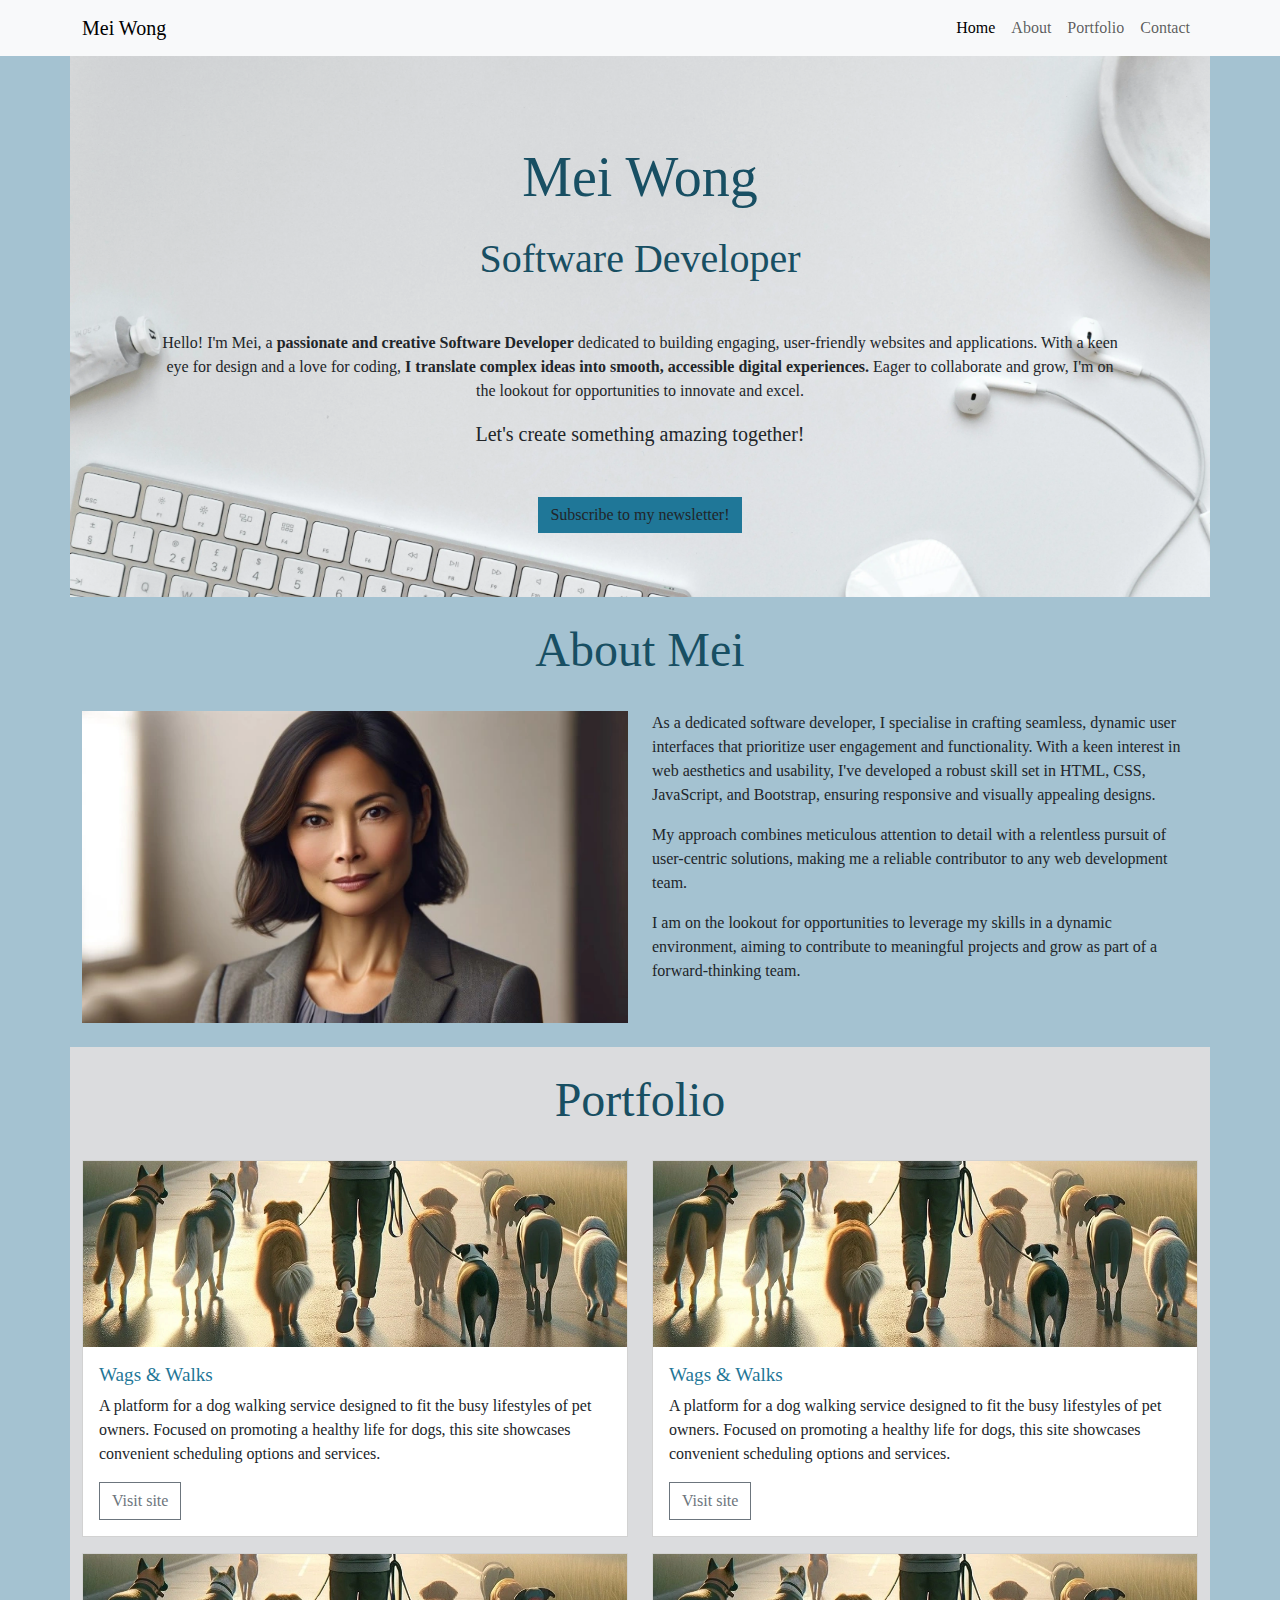
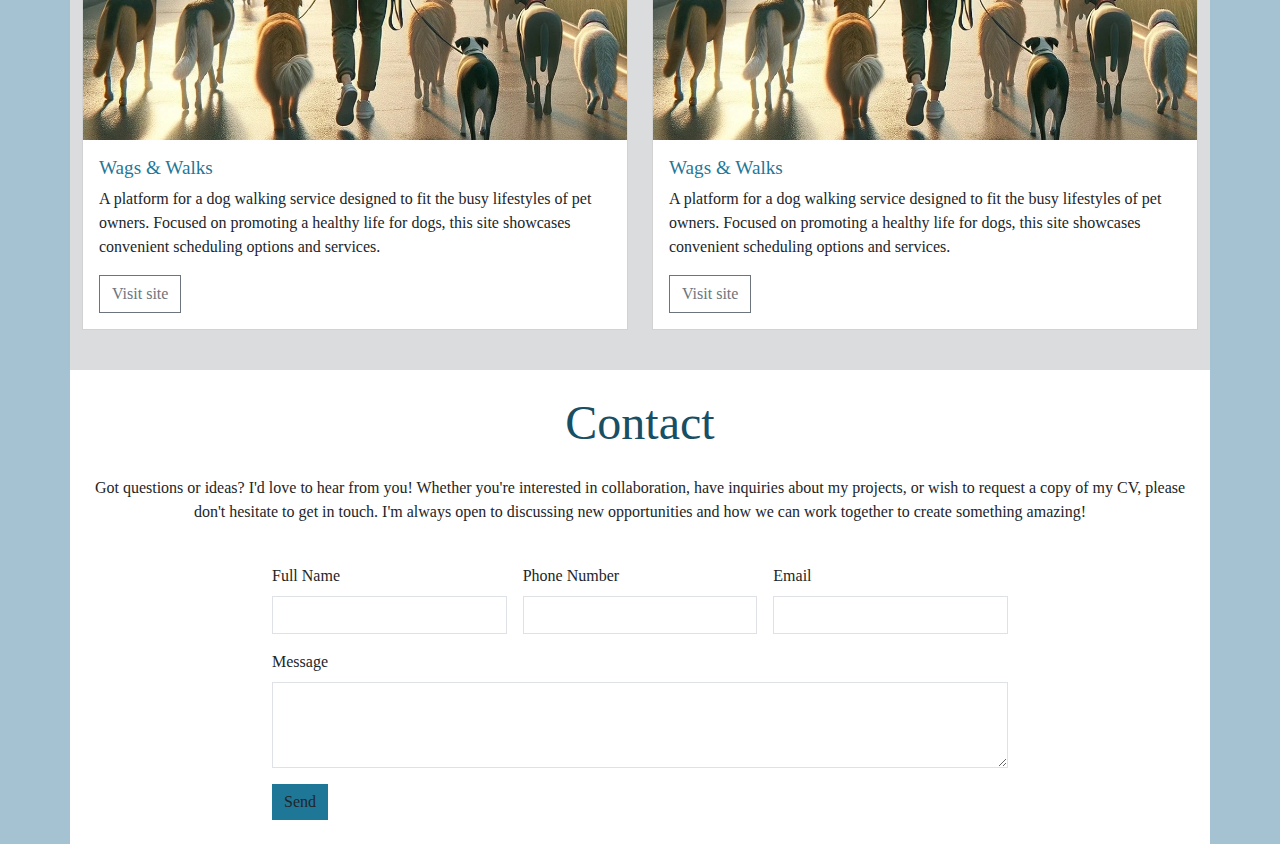
==== commit 21db4b51: "final styling changes to button colors." ====
--- a/Portfolio/index.html
+++ b/Portfolio/index.html
@@ -36,9 +36,9 @@
       </nav>
     
       <!-- header -->
-<header id="hero" class="container">
+    <header id="hero" class="container">
     <!-- section with hero image -->
-    <section class="row hero-image">
+    <section class="row">
         <!-- text-center class used to centre all text inside column -->
         <div class="col-12 text-center">
             <h1 class="display-4 my-4">Mei Wong</h1>
@@ -53,23 +53,17 @@
                     experiences.</strong>
                 Eager to collaborate and grow, I'm on the lookout for opportunities
                 to innovate and excel.
-            </p>
-            <!-- mb-5 gives extra margin spacing under lead text -->
-            <p class="lead mb-5">Let's create something amazing together!</p>
-        </div>
-
-  <!-- Modal Button -->
-
-<!-- Button trigger modal -->
-
-<button type="button" class="btn btn-primary" data-bs-toggle="modal" data-bs-target="#meiModal">
-    Subscribe to my newsletter!
-  </button>
-  
-
-    </section>
-</header>
-
+                </p>
+                <!-- mb-5 gives extra margin spacing under lead text -->
+                <p class="lead mb-5">Let's create something amazing together!</p>
+                <!-- Bootstrap modal button -->
+                <button type="button" class="btn btn-style sharp-corners" data-bs-toggle="modal"
+                    data-bs-target="#exampleModal">
+                    Subscribe to my newsletter!
+                </button>
+            </div>
+        </section>
+    </header>
 <!-- main content -->
 <main>
     <!-- About section links to #about href in navbar -->
@@ -115,7 +109,7 @@
                 <h2 class="display-5">Portfolio</h2>
             </div>
             <div class="col-12 col-md-6">  
-            <div class="card mb-3">
+            <div class="card mb-3 sharp-corners">
                 <img src="assets/images/wags-and-walks.webp" class="card-img-top"
                     alt="A man walking several dogs early in the morning">
                 <div class="card-body">
@@ -128,7 +122,7 @@
             </div>
             </div>
             <div class="col-12 col-md-6">
-            <div class="card mb-3">
+            <div class="card mb-3 sharp-corners">
                 <img src="assets/images/wags-and-walks.webp" class="card-img-top"
                     alt="A man walking several dogs early in the morning">
                 <div class="card-body">
@@ -141,7 +135,7 @@
             </div>
             </div>
             <div class="col-12 col-md-6">
-            <div class="card mb-3">
+            <div class="card mb-3 sharp-corners">
                 <img src="assets/images/wags-and-walks.webp" class="card-img-top"
                     alt="A man walking several dogs early in the morning">
                 <div class="card-body">
@@ -154,7 +148,7 @@
             </div>
             </div>
             <div class="col-12 col-md-6">
-            <div class="card mb-3">
+            <div class="card mb-3 sharp-corners">
                 <img src="assets/images/wags-and-walks.webp" class="card-img-top"
                     alt="A man walking several dogs early in the morning">
                 <div class="card-body">
@@ -179,7 +173,7 @@
                 </div>
                 <div class="col-12 col-md-10 col-lg-8 mb-4">
                     <!-- add your form here -->
-                    <form class="row g-3">
+                    <form class="row g-3 sharp-corners">
                         <div class="col-lg-4">
                           <label for="full-name" class="form-label">Full Name</label>
                           <input type="text" class="form-control" id="full-name">
@@ -197,7 +191,7 @@
                                 <textarea class="form-control" id="message" rows="3"></textarea>
                         </div>
                         <div class="col-12">
-                          <button type="submit" class="btn btn-primary">Send</button>
+                          <button type="submit" class="btn btn-style">Send</button>
                         </div>
                       </form> 
             </div>
@@ -205,32 +199,38 @@
 
 <!-- Modal -->
 
-<div class="modal fade" id="meiModal" tabindex="-1" aria-labelledby="meiModalLabel" aria-hidden="true">
-    <div class="modal-dialog modal-lg">
-      <div class="modal-content">
-        <div class="modal-header">
-          <h1 class="modal-title fs-5" id="meiModallLabel">Subscribe</h1>
-          <button type="button" class="btn-close" data-bs-dismiss="modal" aria-label="Close"></button>
-        </div>
-        <div class="modal-body">
-          <p>Join my newsletter for the latest updates on my projects, coding tips and industry insights delivered straight to your inbox.</p>
-
-            <form class="row g-3">
-                <div class="col-md-6">
-                  <label for="inputName" class="form-label">Name</label>
-                  <input type="text" class="form-control" id="inputName">
-                </div>
-                <div class="col-md-6">
-                  <label for="inputEmail" class="form-label">Email</label>
-                  <input type="email" class="form-control" id="inputEmail">
-                </div>
-                <div col-12 mb-4>
-                    <button type="button" class="btn btn-primary">Sign Up!</button>
-                </div>
-        </div>
-      </div>
+<div class="modal fade" id="exampleModal" tabindex="-1" aria-labelledby="exampleModalLabel" aria-hidden="true">
+        <div class="modal-dialog modal-lg">
+            <div class="modal-content sharp-corners">
+                <div class="modal-header">
+                    <h1 class="modal-title fs-5" id="exampleModalLabel">Subscribe</h1>
+                    <button type="button" class="btn-close" data-bs-dismiss="modal" aria-label="Close"></button>
+                </div>
+                <div class="modal-body">
+                    <p>
+                        Join my newsletter for the latest updates on my projects,
+                        coding tips, and industry insights delivered straight to your
+                        inbox.
+                    </p>
+                    <form class="row g-3">
+                        <div class="col-lg-6">
+                            <label for="inputName" class="form-label">Name</label>
+                            <input type="text" class="form-control" id="inputName">
+                        </div>
+                        <div class="col-lg-6">
+                            <label for="inputEmail" class="form-label">Email</label>
+                            <input type="email" class="form-control" id="inputEmail">
+                        </div>
+                        <div class="col-12 mb-4">
+                            <button type="submit" class="btn btn-style">
+                                Sign up!
+                            </button>
+                        </div>
+                    </form>
+                </div>
+            </div>
+        </div>
     </div>
-  </div>
   
 </main>
 
--- a/Portfolio/assets/css/styles.css
+++ b/Portfolio/assets/css/styles.css
@@ -22,16 +22,55 @@
     color: #184f63; dark-blue;
 }
 
+.sharp-corners,
+.sharp-corners * {
+    border-radius: 0;
+}
+
 #portfolio {
     background-color: #dbdcde; light grey;
+}
+
+#portfolio .card-title {
+    color: #1f7798; mid-blue;
+    font-size: 1.2rem;
+}
+
+#portfolio card-test {
+    min-height: 120px;
 }
 
 #contact {
     background-color: white;
 }
 
-.hero-image {
+#hero {
     background-image: url(../images/background.webp);
     min-height: 500px;
+    background-size: cover;
+    background-position: 50% 70%;
+    padding: 5% 7%;
+}
 
+#portfolio .btn-outline-secondary:hover {
+    background-color: #1f7798; mid-blue;
+}
+
+.btn-style {
+    background-color: #1f7798; mid-blue;
+    border: #1f7798;
+}
+
+.btn-style:hover {
+    background-color: #1d6d8a;
+    border: #1d6d8a;
+}
+
+/* media queries */
+
+@media screen and (min-width: 1200px;) {
+    /* fixes cards from being too tall on xl screens */
+    #portfolio .card-text {
+        min-height: auto;
+    }
 }